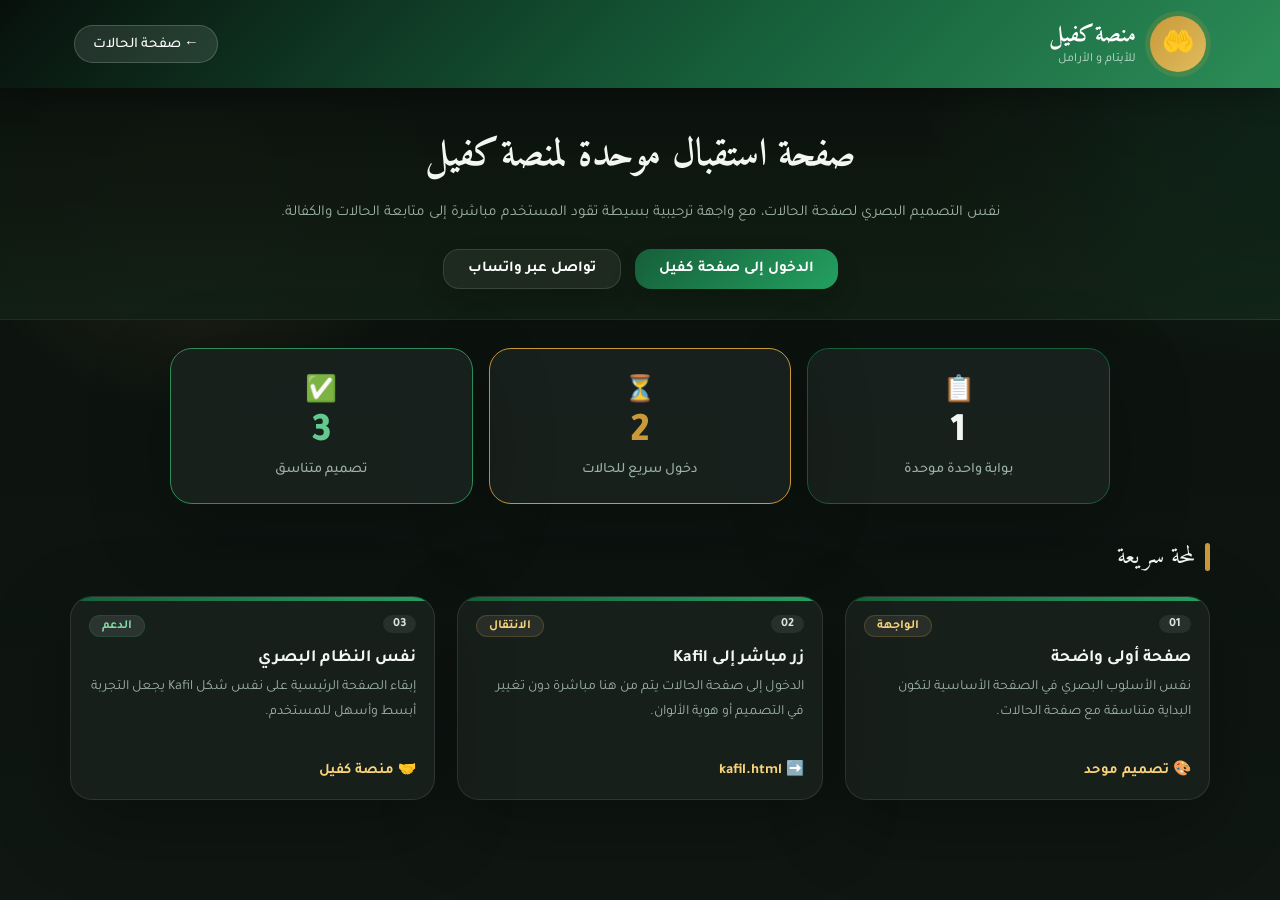
==== index.html @ ea6068e5 "first commit" ====
<!DOCTYPE html>
<html lang="ar" dir="rtl">
<head>
  <meta charset="UTF-8" />
  <meta name="viewport" content="width=device-width, initial-scale=1.0" />
  <title>منصة كفيل - الصفحة الرئيسية</title>
  <link href="https://fonts.googleapis.com/css2?family=Amiri:wght@400;700&family=Tajawal:wght@300;400;500;700;800&display=swap" rel="stylesheet" />
  <link rel="stylesheet" href="assets/css/home.css" />
</head>
<body>
  <header>
    <div class="header-inner">
      <div class="logo-area">
        <div class="logo-icon">🤲</div>
        <div class="logo-text">
          <h1>منصة كفيل</h1>
          <p>للأيتام و الأرامل</p>
        </div>
      </div>
      <a href="kafil.html" class="nav-home">
        ← صفحة الحالات
      </a>
    </div>
  </header>

  <div class="hero home-hero">
    <h2>صفحة استقبال موحدة لمنصة كفيل</h2>
    <p>
      نفس التصميم البصري لصفحة الحالات، مع واجهة ترحيبية بسيطة تقود المستخدم مباشرة إلى متابعة الحالات والكفالة.
    </p>
    <div class="hero-actions">
      <a class="whatsapp-btn home-primary" href="kafil.html">الدخول إلى صفحة كفيل</a>
      <a class="whatsapp-btn home-secondary" href="https://wa.me/212767173242" target="_blank" rel="noreferrer">تواصل عبر واتساب</a>
    </div>
  </div>

  <div class="stats-bar home-stats">
    <div class="stat-card total">
      <div class="stat-icon">📋</div>
      <div class="stat-number">1</div>
      <div class="stat-label">بوابة واحدة موحدة</div>
    </div>
    <div class="stat-card waiting">
      <div class="stat-icon">⏳</div>
      <div class="stat-number">2</div>
      <div class="stat-label">دخول سريع للحالات</div>
    </div>
    <div class="stat-card done">
      <div class="stat-icon">✅</div>
      <div class="stat-number">3</div>
      <div class="stat-label">تصميم متناسق</div>
    </div>
  </div>

  <div class="main">
    <div class="section-title">لمحة سريعة</div>

    <div class="cards-grid intro-grid">
      <article class="case-card intro-card">
        <div class="card-header">
          <span class="card-id">01</span>
          <span class="card-status waiting">الواجهة</span>
        </div>
        <div class="card-body">
          <div class="card-name">صفحة أولى واضحة</div>
          <div class="card-desc">نفس الأسلوب البصري في الصفحة الأساسية لتكون البداية متناسقة مع صفحة الحالات.</div>
          <div class="card-amount">🎨 تصميم موحد</div>
        </div>
      </article>

      <article class="case-card intro-card">
        <div class="card-header">
          <span class="card-id">02</span>
          <span class="card-status waiting">الانتقال</span>
        </div>
        <div class="card-body">
          <div class="card-name">زر مباشر إلى Kafil</div>
          <div class="card-desc">الدخول إلى صفحة الحالات يتم من هنا مباشرة دون تغيير في التصميم أو هوية الألوان.</div>
          <div class="card-amount">➡️ kafil.html</div>
        </div>
      </article>

      <article class="case-card intro-card">
        <div class="card-header">
          <span class="card-id">03</span>
          <span class="card-status done">الدعم</span>
        </div>
        <div class="card-body">
          <div class="card-name">نفس النظام البصري</div>
          <div class="card-desc">إبقاء الصفحة الرئيسية على نفس شكل Kafil يجعل التجربة أبسط وأسهل للمستخدم.</div>
          <div class="card-amount">🤝 منصة كفيل</div>
        </div>
      </article>
    </div>
  </div>
</body>
</html>
---- assets/css/home.css ----
:root {
  --green: #165f3a;
  --green-light: #23a060;
  --green-soft: #dff2e8;
  --green-pale: #eaf7ef;
  --gold: #c9993a;
  --gold-soft: #faefc8;
  --cream: #0f1712;
  --dark: #f3f7f4;
  --text: #dce8df;
  --muted: #9cb1a5;
  --border: rgba(255,255,255,0.10);
  --white: #18211d;
  --shadow: 0 24px 80px rgba(0, 0, 0, 0.28);
  --radius: 28px;
}

*, *::before, *::after { box-sizing: border-box; margin: 0; padding: 0; }

html, body {
  margin: 0;
  min-height: 100%;
}

body {
  font-family: 'Tajawal', sans-serif;
  direction: rtl;
  color: var(--text);
  background:
    radial-gradient(circle at top right, rgba(35,160,96,0.20), transparent 24%),
    radial-gradient(circle at 15% 20%, rgba(201,153,58,0.14), transparent 18%),
    linear-gradient(180deg, #0b110d 0%, var(--cream) 100%);
}

header {
  background: linear-gradient(135deg, #08100c 0%, var(--green) 58%, #2c8d58 100%);
  padding: 0;
  position: sticky;
  top: 0;
  z-index: 100;
  box-shadow: 0 8px 26px rgba(0,0,0,0.26);
}

.header-inner {
  max-width: 1180px;
  margin: auto;
  display: flex;
  align-items: center;
  justify-content: space-between;
  padding: 16px 24px;
  gap: 16px;
}

.logo-area {
  display: flex;
  align-items: center;
  gap: 14px;
}

.logo-icon {
  width: 56px;
  height: 56px;
  background: linear-gradient(135deg, var(--gold) 0%, #e0bc5d 100%);
  border-radius: 50%;
  display: flex;
  align-items: center;
  justify-content: center;
  font-size: 26px;
  box-shadow: 0 0 0 5px rgba(201,153,58,0.18);
}

.logo-text h1 {
  font-family: 'Amiri', serif;
  font-size: 1.45rem;
  color: #fff;
  line-height: 1.2;
}

.logo-text p {
  font-size: 0.78rem;
  color: rgba(255,255,255,0.72);
  margin-top: 2px;
}

.nav-home {
  display: flex;
  align-items: center;
  gap: 8px;
  color: #fff;
  text-decoration: none;
  font-size: 0.92rem;
  font-weight: 500;
  background: rgba(255,255,255,0.10);
  border: 1px solid rgba(255,255,255,0.18);
  padding: 8px 18px;
  border-radius: 30px;
  transition: background 0.2s, transform 0.2s;
}

.nav-home:hover { background: rgba(255,255,255,0.18); transform: translateY(-1px); }

.hero {
  background:
    radial-gradient(circle at top right, rgba(35,160,96,0.10), transparent 28%),
    linear-gradient(180deg, rgba(11,17,13,0.92), rgba(18,32,21,0.90));
  border-bottom: 1px solid var(--border);
  padding: 34px 24px 30px;
  text-align: center;
}

.hero h2 {
  font-family: 'Amiri', serif;
  font-size: clamp(1.8rem, 3vw, 2.4rem);
  color: #f3f7f4;
  margin-bottom: 10px;
}

.hero p {
  color: var(--muted);
  font-size: 0.95rem;
  max-width: 720px;
  margin: 0 auto 14px;
  line-height: 1.85;
}

.hero-actions {
  display: flex;
  flex-wrap: wrap;
  justify-content: center;
  gap: 14px;
  margin-top: 22px;
}

.whatsapp-btn {
  display: inline-flex;
  align-items: center;
  gap: 8px;
  text-decoration: none;
  padding: 10px 24px;
  border-radius: 16px;
  font-weight: 700;
  font-size: 0.95rem;
  box-shadow: 0 12px 24px rgba(0,0,0,0.18);
  transition: transform 0.15s, box-shadow 0.15s, background 0.15s;
}

.home-primary {
  background: linear-gradient(135deg, var(--green) 0%, var(--green-light) 100%);
  color: #fff;
}

.home-secondary {
  background: rgba(255,255,255,0.06);
  color: #fff;
  border: 1.5px solid rgba(255,255,255,0.12);
}

.whatsapp-btn:hover {
  transform: translateY(-2px);
  box-shadow: 0 16px 30px rgba(0,0,0,0.24);
}

.stats-bar {
  max-width: 980px;
  margin: 28px auto 0;
  display: grid;
  grid-template-columns: repeat(3, 1fr);
  gap: 16px;
  padding: 0 20px;
}

.stat-card {
  background: rgba(24,33,29,0.96);
  border-radius: 22px;
  padding: 24px 16px;
  text-align: center;
  box-shadow: var(--shadow);
  border-top: 4px solid transparent;
  transition: transform 0.2s;
  border: 1px solid var(--border);
}

.stat-card:hover { transform: translateY(-3px); }
.stat-card.total   { border-color: var(--green); }
.stat-card.waiting { border-color: var(--gold); }
.stat-card.done    { border-color: #2c8d58; }

.stat-number {
  font-size: 2.55rem;
  font-weight: 800;
  line-height: 1;
  color: #f3f7f4;
}

.stat-card.waiting .stat-number { color: var(--gold); }
.stat-card.done .stat-number { color: #64c98f; }

.stat-label {
  font-size: 0.9rem;
  color: var(--muted);
  margin-top: 6px;
  font-weight: 500;
}

.stat-icon { font-size: 1.6rem; margin-bottom: 6px; }

.main {
  max-width: 1180px;
  margin: 32px auto 72px;
  padding: 0 20px;
}

.section-title {
  font-family: 'Amiri', serif;
  font-size: 1.5rem;
  color: #f3f7f4;
  margin-bottom: 18px;
  display: flex;
  align-items: center;
  gap: 10px;
}

.section-title::before {
  content: '';
  display: inline-block;
  width: 5px;
  height: 28px;
  background: var(--gold);
  border-radius: 3px;
}

.cards-grid {
  display: grid;
  grid-template-columns: repeat(auto-fill, minmax(310px, 1fr));
  gap: 22px;
}

.case-card {
  background: rgba(24,33,29,0.96);
  border-radius: 22px;
  box-shadow: var(--shadow);
  overflow: hidden;
  border: 1px solid var(--border);
  transition: transform 0.2s, box-shadow 0.2s;
  display: flex;
  flex-direction: column;
  position: relative;
}

.case-card::before {
  content: '';
  position: absolute;
  inset-inline: 0;
  top: 0;
  height: 4px;
  background: linear-gradient(90deg, var(--green), var(--green-light));
}

.case-card:hover {
  transform: translateY(-4px);
  box-shadow: 0 16px 40px rgba(0,0,0,0.20);
}

.card-header {
  padding: 18px 18px 12px;
  display: flex;
  align-items: flex-start;
  justify-content: space-between;
  gap: 10px;
}

.card-id {
  font-size: 0.78rem;
  color: #d7e7db;
  background: rgba(223,242,232,0.08);
  padding: 2px 10px;
  border-radius: 20px;
  font-weight: 600;
}

.card-status {
  font-size: 0.78rem;
  padding: 3px 12px;
  border-radius: 20px;
  font-weight: 700;
}

.card-status.waiting {
  background: rgba(250,239,200,0.08);
  color: #f7d37a;
  border: 1px solid rgba(201,153,58,0.22);
}

.card-status.done {
  background: rgba(223,242,232,0.10);
  color: #82d9a1;
  border: 1px solid rgba(35,160,96,0.18);
}

.card-body { padding: 0 18px 18px; flex: 1; }

.card-name {
  font-size: 1.08rem;
  font-weight: 700;
  color: #f3f7f4;
  margin-bottom: 6px;
}

.card-desc {
  font-size: 0.88rem;
  color: var(--muted);
  line-height: 1.75;
  margin-bottom: 12px;
}

.card-amount {
  display: inline-flex;
  align-items: center;
  gap: 6px;
  font-size: 0.92rem;
  font-weight: 700;
  color: #f7d37a;
}

.card-footer {
  border-top: 1px solid rgba(255,255,255,0.08);
  padding: 14px 18px 16px;
  display: flex;
  justify-content: space-between;
  align-items: center;
  gap: 10px;
  background: rgba(16,22,19,0.86);
}

.card-footer .btn-contact,
.card-footer .btn-details {
  border-radius: 12px;
  padding: 8px 16px;
  font-size: 0.85rem;
}

.btn-contact {
  display: inline-flex;
  align-items: center;
  gap: 6px;
  background: #25d366;
  color: #fff;
  border: none;
  font-family: 'Tajawal', sans-serif;
  font-weight: 700;
  cursor: pointer;
  text-decoration: none;
  transition: background 0.2s;
}

.btn-contact:hover { background: #1da854; }

.btn-details {
  background: rgba(255,255,255,0.04);
  border: 1.5px solid rgba(255,255,255,0.10);
  color: #cdd9d0;
  font-family: 'Tajawal', sans-serif;
  cursor: pointer;
  transition: all 0.2s;
}

.btn-details:hover { border-color: var(--green-light); color: #fff; }

.home-stats .stat-number { color: #f3f7f4; }
.home-stats .stat-card.total .stat-number { color: #f3f7f4; }

.intro-grid .intro-card .card-desc { min-height: 72px; }

@media (max-width: 900px) {
  .header-inner { padding: 14px 18px; }
  .hero { padding: 28px 20px 26px; }
  .stats-bar { grid-template-columns: 1fr; }
  .cards-grid { grid-template-columns: 1fr; }
}

@media (max-width: 600px) {
  .header-inner { padding: 12px 16px; }
  .logo-text h1 { font-size: 1.1rem; }
  .card-footer { flex-direction: column; align-items: stretch; }
  .btn-contact, .btn-details { justify-content: center; }
}
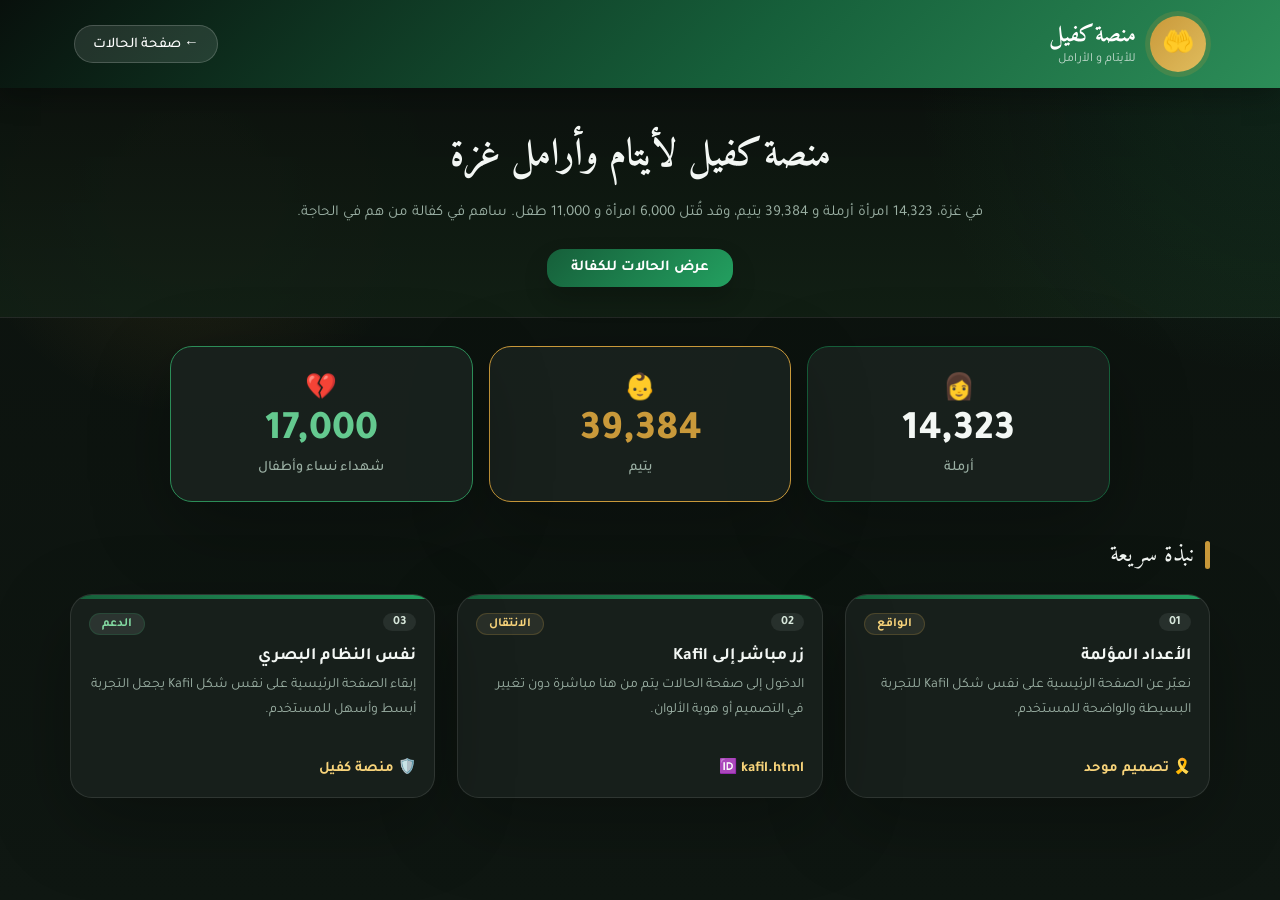
==== commit 6f1438e0: "first commit" ====
--- a/index.html
+++ b/index.html
@@ -24,47 +24,46 @@
   </header>
 
   <div class="hero home-hero">
-    <h2>صفحة استقبال موحدة لمنصة كفيل</h2>
+    <h2>منصة كفيل لأيتام وأرامل غزة</h2>
     <p>
-      نفس التصميم البصري لصفحة الحالات، مع واجهة ترحيبية بسيطة تقود المستخدم مباشرة إلى متابعة الحالات والكفالة.
+      في غزة، 14,323 امرأة أرملة و 39,384 يتيم، وقد قُتل 6,000 امرأة و 11,000 طفل. ساهم في كفالة من هم في الحاجة.
     </p>
     <div class="hero-actions">
-      <a class="whatsapp-btn home-primary" href="kafil.html">الدخول إلى صفحة كفيل</a>
-      <a class="whatsapp-btn home-secondary" href="https://wa.me/212767173242" target="_blank" rel="noreferrer">تواصل عبر واتساب</a>
+      <a class="whatsapp-btn home-primary" href="kafil.html">عرض الحالات للكفالة</a>
     </div>
   </div>
 
   <div class="stats-bar home-stats">
     <div class="stat-card total">
-      <div class="stat-icon">📋</div>
-      <div class="stat-number">1</div>
-      <div class="stat-label">بوابة واحدة موحدة</div>
+      <div class="stat-icon">👩</div>
+      <div class="stat-number">14,323</div>
+      <div class="stat-label">أرملة</div>
     </div>
     <div class="stat-card waiting">
-      <div class="stat-icon">⏳</div>
-      <div class="stat-number">2</div>
-      <div class="stat-label">دخول سريع للحالات</div>
+      <div class="stat-icon">👶</div>
+      <div class="stat-number">39,384</div>
+      <div class="stat-label">يتيم</div>
     </div>
     <div class="stat-card done">
-      <div class="stat-icon">✅</div>
-      <div class="stat-number">3</div>
-      <div class="stat-label">تصميم متناسق</div>
+      <div class="stat-icon">💔</div>
+      <div class="stat-number">17,000</div>
+      <div class="stat-label">شهداء نساء وأطفال</div>
     </div>
   </div>
 
   <div class="main">
-    <div class="section-title">لمحة سريعة</div>
+    <div class="section-title">نبذة سريعة</div>
 
     <div class="cards-grid intro-grid">
       <article class="case-card intro-card">
         <div class="card-header">
           <span class="card-id">01</span>
-          <span class="card-status waiting">الواجهة</span>
+          <span class="card-status waiting">الواقع</span>
         </div>
         <div class="card-body">
-          <div class="card-name">صفحة أولى واضحة</div>
-          <div class="card-desc">نفس الأسلوب البصري في الصفحة الأساسية لتكون البداية متناسقة مع صفحة الحالات.</div>
-          <div class="card-amount">🎨 تصميم موحد</div>
+          <div class="card-name">الأعداد المؤلمة</div>
+          <div class="card-desc">نعبّر عن الصفحة الرئيسية على نفس شكل Kafil للتجربة البسيطة والواضحة للمستخدم.</div>
+          <div class="card-amount">🎗️ تصميم موحد</div>
         </div>
       </article>
 
@@ -76,7 +75,7 @@
         <div class="card-body">
           <div class="card-name">زر مباشر إلى Kafil</div>
           <div class="card-desc">الدخول إلى صفحة الحالات يتم من هنا مباشرة دون تغيير في التصميم أو هوية الألوان.</div>
-          <div class="card-amount">➡️ kafil.html</div>
+          <div class="card-amount">🆔 kafil.html</div>
         </div>
       </article>
 
@@ -88,7 +87,7 @@
         <div class="card-body">
           <div class="card-name">نفس النظام البصري</div>
           <div class="card-desc">إبقاء الصفحة الرئيسية على نفس شكل Kafil يجعل التجربة أبسط وأسهل للمستخدم.</div>
-          <div class="card-amount">🤝 منصة كفيل</div>
+          <div class="card-amount">🛡️ منصة كفيل</div>
         </div>
       </article>
     </div>
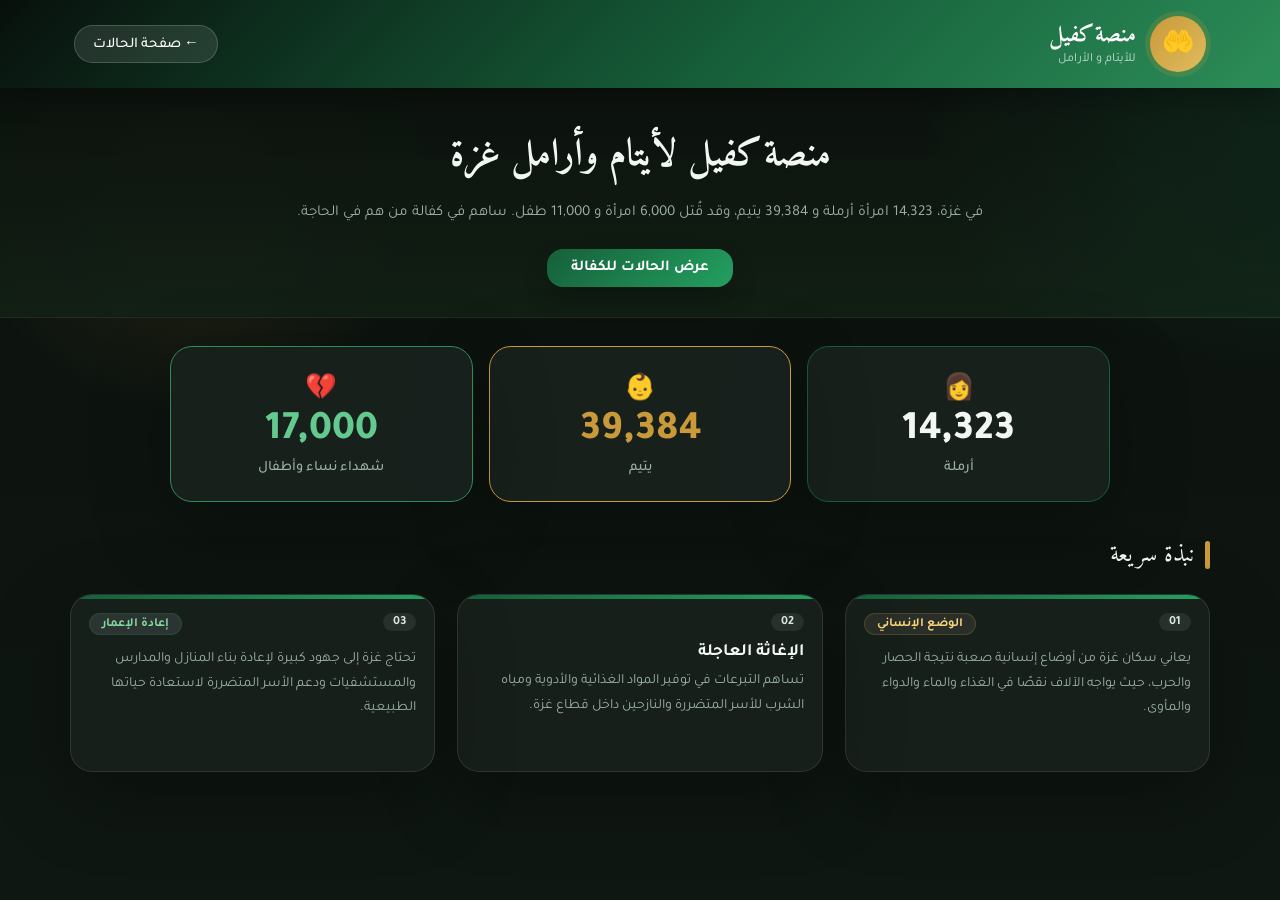
==== commit e01af3b0: "first commit" ====
--- a/index.html
+++ b/index.html
@@ -58,36 +58,36 @@
       <article class="case-card intro-card">
         <div class="card-header">
           <span class="card-id">01</span>
-          <span class="card-status waiting">الواقع</span>
+          <span class="card-status waiting">الوضع الإنساني</span>
         </div>
         <div class="card-body">
-          <div class="card-name">الأعداد المؤلمة</div>
-          <div class="card-desc">نعبّر عن الصفحة الرئيسية على نفس شكل Kafil للتجربة البسيطة والواضحة للمستخدم.</div>
-          <div class="card-amount">🎗️ تصميم موحد</div>
+    
+          <div class="card-desc">يعاني سكان غزة من أوضاع إنسانية صعبة نتيجة الحصار والحرب، حيث يواجه الآلاف نقصًا في الغذاء والماء والدواء والمأوى.</div>
+        
         </div>
       </article>
 
       <article class="case-card intro-card">
         <div class="card-header">
           <span class="card-id">02</span>
-          <span class="card-status waiting">الانتقال</span>
+          
         </div>
         <div class="card-body">
-          <div class="card-name">زر مباشر إلى Kafil</div>
-          <div class="card-desc">الدخول إلى صفحة الحالات يتم من هنا مباشرة دون تغيير في التصميم أو هوية الألوان.</div>
-          <div class="card-amount">🆔 kafil.html</div>
+          <div class="card-name">  الإغاثة العاجلة </div>
+          <div class="card-desc">تساهم التبرعات في توفير المواد الغذائية والأدوية ومياه الشرب للأسر المتضررة والنازحين داخل قطاع غزة.</div>
+        
         </div>
       </article>
 
       <article class="case-card intro-card">
         <div class="card-header">
           <span class="card-id">03</span>
-          <span class="card-status done">الدعم</span>
+          <span class="card-status done">إعادة الإعمار</span>
         </div>
         <div class="card-body">
-          <div class="card-name">نفس النظام البصري</div>
-          <div class="card-desc">إبقاء الصفحة الرئيسية على نفس شكل Kafil يجعل التجربة أبسط وأسهل للمستخدم.</div>
-          <div class="card-amount">🛡️ منصة كفيل</div>
+      
+          <div class="card-desc">  تحتاج غزة إلى جهود كبيرة لإعادة بناء المنازل والمدارس والمستشفيات ودعم الأسر المتضررة لاستعادة حياتها الطبيعية.</div>
+      
         </div>
       </article>
     </div>
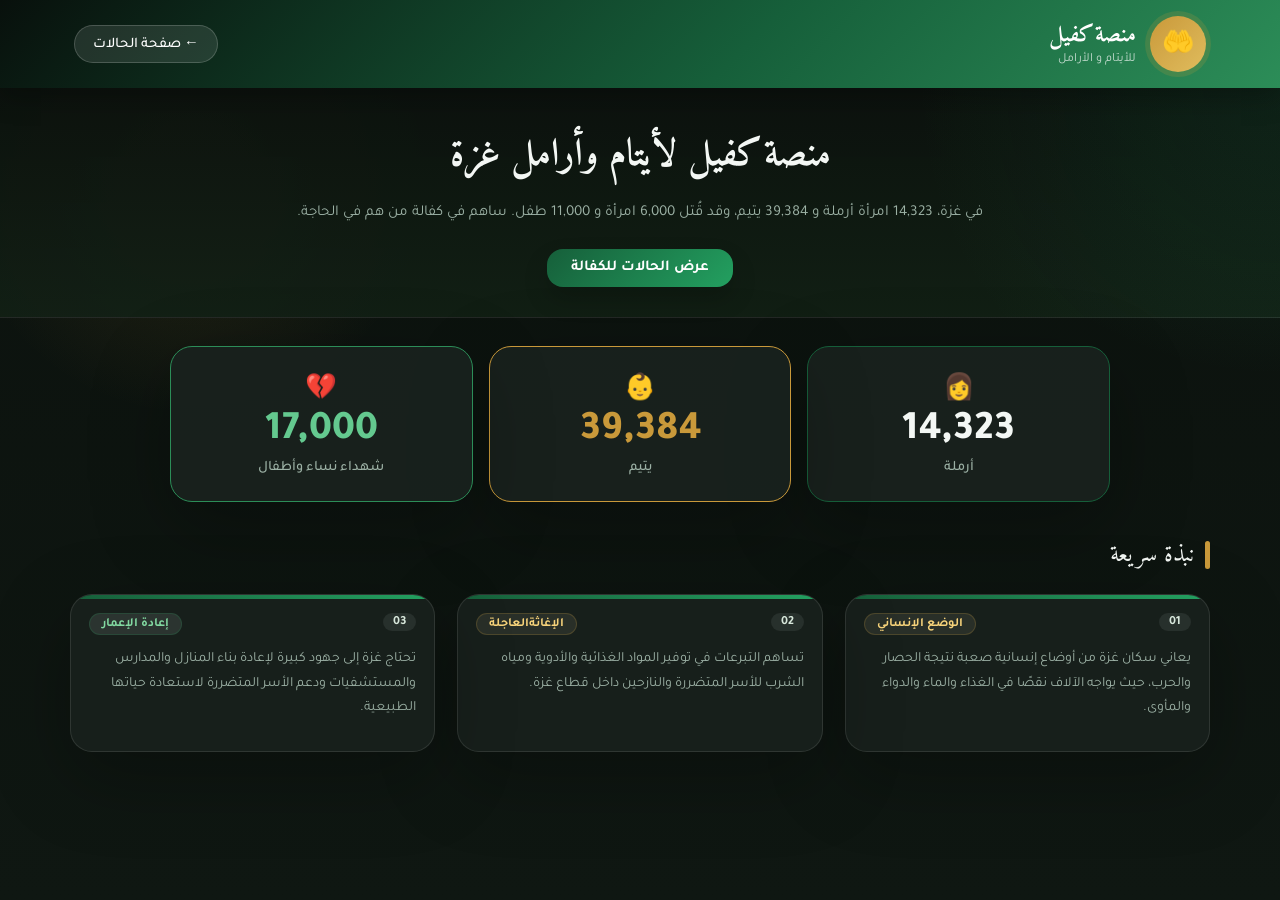
==== commit 79d4b7c3: "first commit" ====
--- a/index.html
+++ b/index.html
@@ -70,10 +70,10 @@
       <article class="case-card intro-card">
         <div class="card-header">
           <span class="card-id">02</span>
-          
+           <span class="card-status waiting">الإغاثةالعاجلة </span>
         </div>
         <div class="card-body">
-          <div class="card-name">  الإغاثة العاجلة </div>
+
           <div class="card-desc">تساهم التبرعات في توفير المواد الغذائية والأدوية ومياه الشرب للأسر المتضررة والنازحين داخل قطاع غزة.</div>
         
         </div>
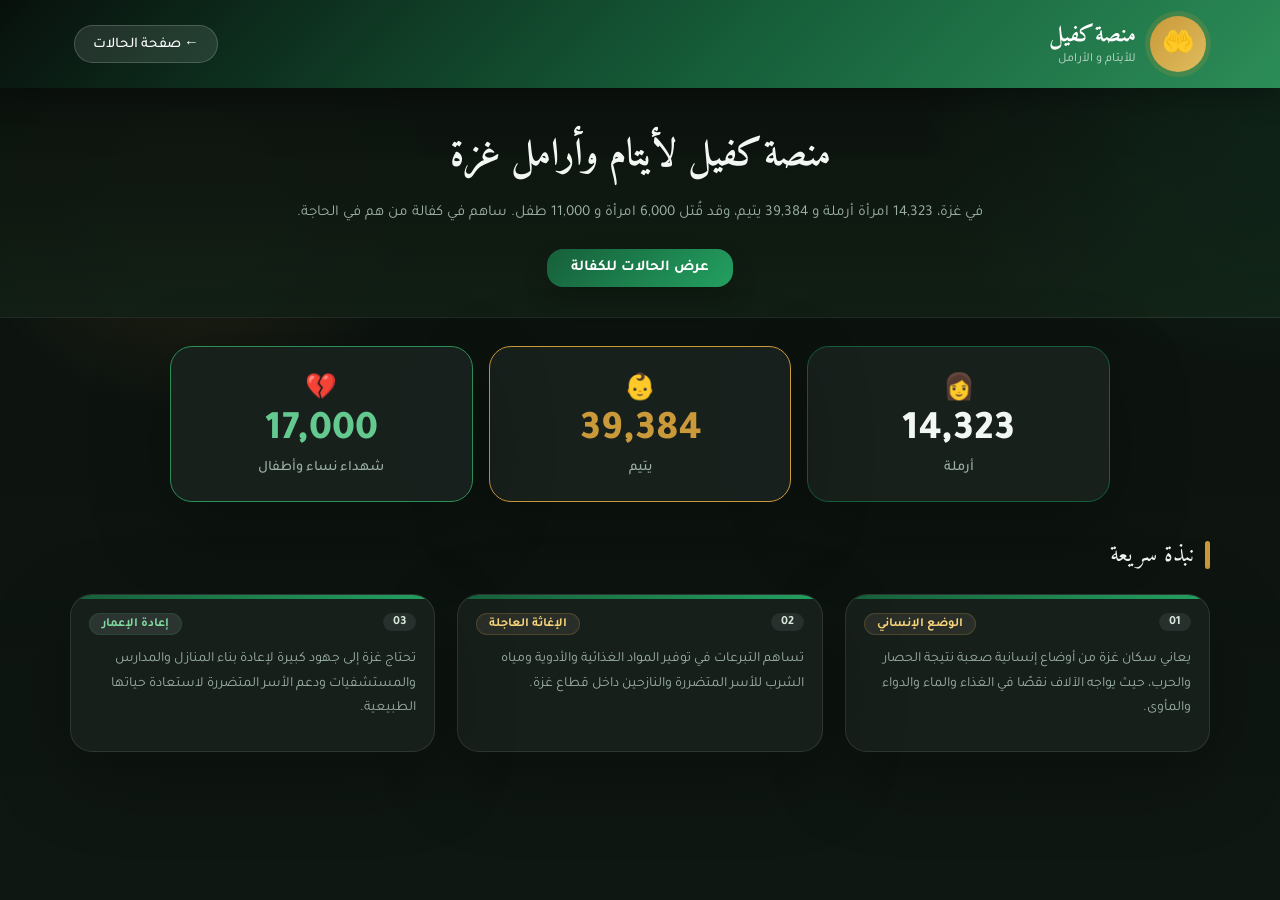
==== commit 7af3e657: "first commit" ====
--- a/index.html
+++ b/index.html
@@ -70,7 +70,7 @@
       <article class="case-card intro-card">
         <div class="card-header">
           <span class="card-id">02</span>
-           <span class="card-status waiting">الإغاثةالعاجلة </span>
+           <span class="card-status waiting">الإغاثة العاجلة </span>
         </div>
         <div class="card-body">
 
